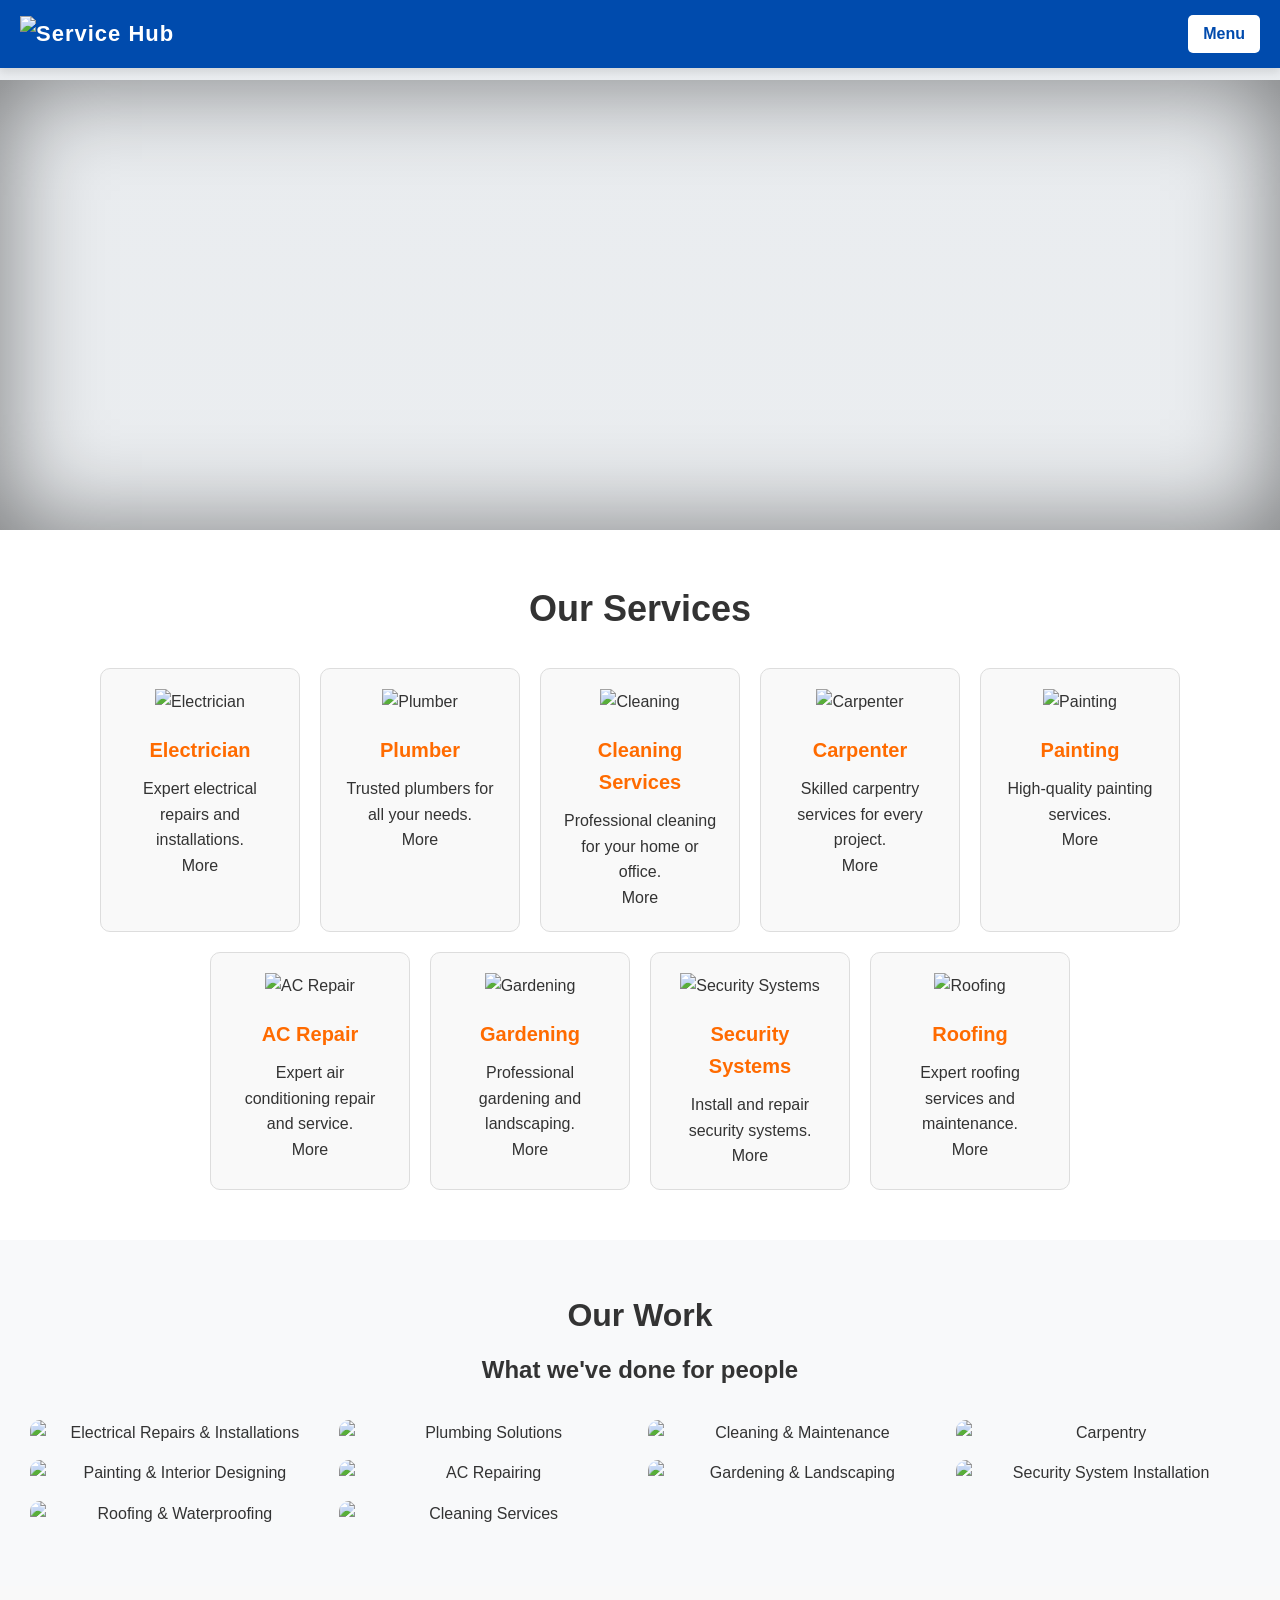
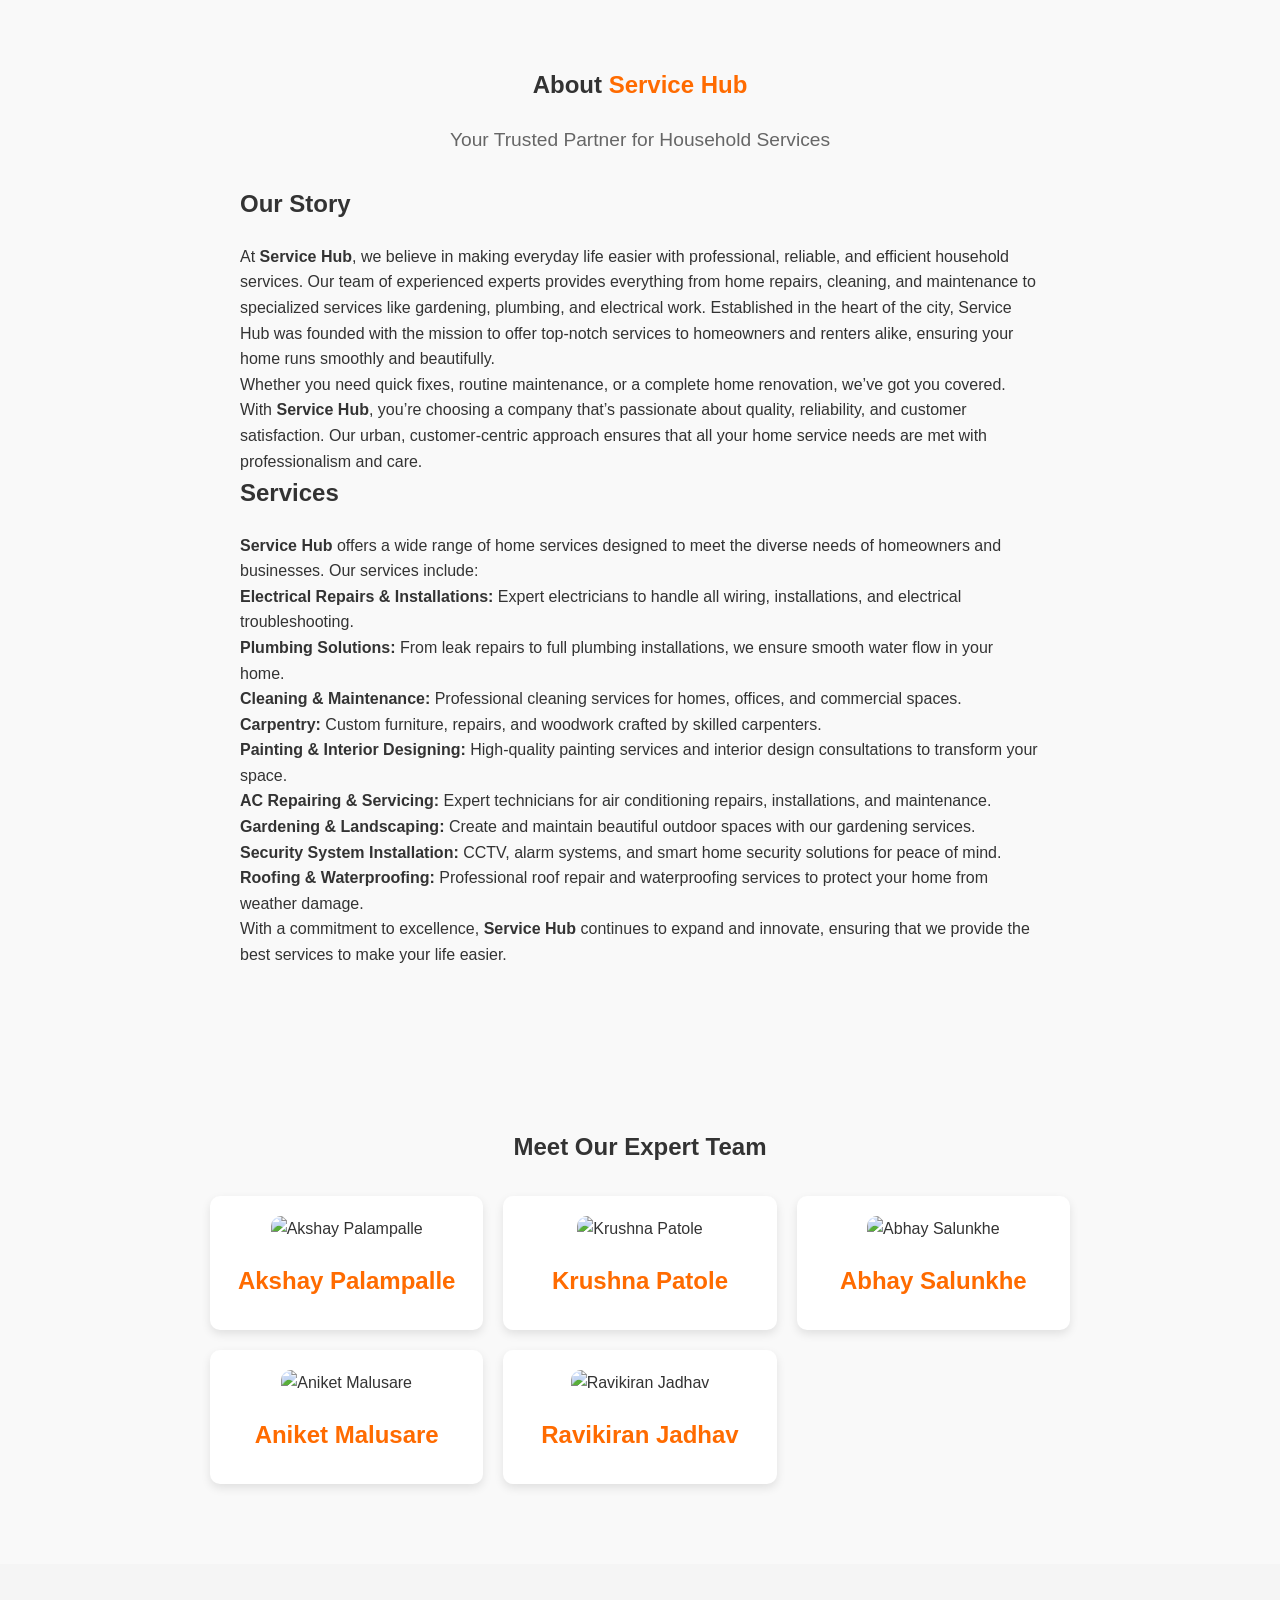
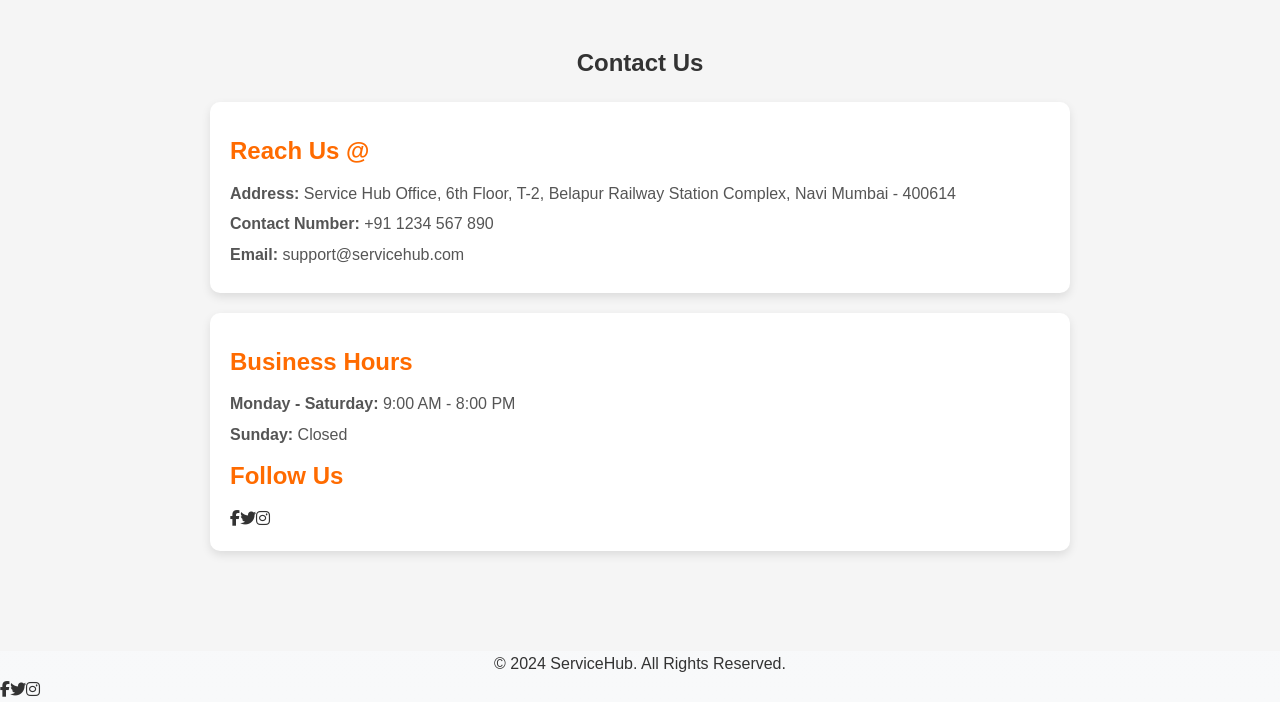
==== web.html @ 6be0525d "Add files via upload" ====
<!DOCTYPE html>
<html lang="en">
<head>
    <link href="https://cdnjs.cloudflare.com/ajax/libs/font-awesome/6.5.1/css/all.min.css" rel="stylesheet">

    <style>

        /* Header Navigation Drawer */
        * { margin: 0; padding: 0; box-sizing: border-box; font-family: 'Poppins', sans-serif; }
        body { background: #f4f4f4; text-align: center; padding-top: 80px; }

        nav {
            display: flex; justify-content: space-between; align-items: center;
            background: hsl(214, 100%, 34%); padding: 15px 20px; color: white;
            position: fixed; top: 0; width: 100%; z-index: 1000;
            box-shadow: 0 4px 8px rgba(0, 0, 0, 0.1);
        }

        .logo { font-size: 22px; font-weight: bold; letter-spacing: 1px; }

        .menu-btn {
            background: white; color: #004aad;
            border: none; padding: 10px 15px; font-size: 16px; cursor: pointer;
            border-radius: 5px; font-weight: bold;
            transition: all 0.3s ease;
        }

        .menu-btn:hover { background: #003080; color: white; }

        /* Dropdown Menu */
        .dropdown {
            position: absolute; right: 20px; top: 60px;
            background: white; width: 180px; border-radius: 10px;
            box-shadow: 0 8px 16px rgba(0, 0, 0, 0.1);
            display: none; flex-direction: column; text-align: left;
            overflow: hidden; transform-origin: top; transform: scaleY(0);
            transition: transform 0.3s ease-out;
        }

        .dropdown a {
            text-decoration: none; color: #004aad; padding: 12px 15px;
            display: block; font-size: 16px; transition: 0.3s ease;
        }

        .dropdown a:hover { background: #f0f0f0; padding-left: 20px; }

        /* Show dropdown with animation */
        .show {
            display: flex;
            transform: scaleY(1);
        }
        /* end of the Menue Navigation Drawer */

        /* Reset and General Styling */
        * {
            margin: 0;
            padding: 0;
            box-sizing: border-box;
            font-family: 'Arial', sans-serif;
        }

        body {
            background: linear-gradient(to bottom, #e9ecef, #f8f9fa);
            color: #333;
            font-size: 1rem;
            line-height: 1.6;
            overflow-x: hidden;
        }

        a {
            text-decoration: none;
            color: inherit;
            transition: color 0.3s ease;
        }

        a:hover {
            color: #d8dce0;
        }

        ul {
            list-style-type: none;
        }

        /* Header */
        header {
            background-color: #003366;
            color: white;
            padding: 20px 30px;
            position: sticky;
            top: 0;
            z-index: 1000;
            box-shadow: 0 4px 8px rgba(0, 0, 0, 0.1);
        }

        header .logo {
            font-size: 2rem;
            font-weight: bold;
            text-transform: uppercase;
            letter-spacing: 2px;
        }

        header nav ul {
            display: flex;
            gap: 25px;
            justify-content: flex-end;
        }

        header nav ul li a {
            padding: 10px 15px;
            text-transform: uppercase;
            letter-spacing: 1px;
            transition: background-color 0.3s ease, color 0.3s ease;
        }

        header nav ul li a:hover {
            background-color: rgba(255, 255, 255, 0.2);
            color: #ffcc00;
            border-radius: 4px;
        }

        /* Hero Section */
        .hero {
            background: url('images/herosectionimage3.webp') no-repeat center center/cover;
            height: 450px;
            display: flex;
            justify-content: center;
            align-items: center;
            flex-direction: column;
            text-align: center;
            color: white;
            padding: 0 20px;
            box-shadow: inset 0 0 100px rgba(0, 0, 0, 0.5);
        }

        .hero h1 {
            font-size: 4rem;
            text-shadow: 3px 3px 5px rgba(0, 0, 0, 0.5);
        }

        .hero p {
            font-size: 1.4rem;
            margin-top: 15px;
            max-width: 700px;
            text-shadow: 2px 2px 4px rgba(0, 0, 0, 0.5);
        }

        /* Services Section */
        .services {
            background-color: #fff;
            padding: 50px 20px;
            text-align: center;
        }

        .services h2 {
            font-size: 36px;
            margin-bottom: 30px;
        }

        .service-list {
            display: flex;
            flex-wrap: wrap;
            justify-content: center;
            gap: 20px;
        }

        .service {
            background-color: #f9f9f9;
            border: 1px solid #ddd;
            border-radius: 10px;
            padding: 20px;
            width: 200px;
            text-align: center;
            transition: transform 0.3s ease, box-shadow 0.3s ease;
        }

        .service img {
            width: 50px;
            height: 50px;
            margin-bottom: 10px;
        }

        .service h3 {
            font-size: 20px;
            margin-bottom: 10px;
        }

        .service p {
            font-size: 16px;
        }

        .service:hover {
            transform: translateY(-10px);
            box-shadow: 0 4px 12px rgba(0, 0, 0, 0.1);
        }

        /* CSS Styling for Our Work Section */
        .our-work {
            text-align: center;
            padding: 50px 20px;
            background-color: #f8f9fa;
        }
        
        .our-work h2 {
            font-size: 2rem;
            margin-bottom: 10px;
            color: #333;
        }
        
        .our-work p {
            font-size: 1.2rem;
            color: #555;
            margin-bottom: 30px;
        }
        
        .work-gallery {
            display: grid;
            grid-template-columns: repeat(auto-fit, minmax(250px, 1fr));
            gap: 15px;
            padding: 10px;
        }
        
        .work-gallery img {
            width: 100%;
            height: auto;
            border-radius: 10px;
            transition: transform 0.3s ease-in-out, box-shadow 0.3s ease-in-out;
        }
        
        .work-gallery img:hover {
            transform: scale(1.05);
            box-shadow: 0 4px 8px rgba(0, 0, 0, 0.2);
        }

        /* About us CSS Code */

        .about-section, .team-section {
            background-color: #f9f9f9;
            padding: 60px 20px;
            text-align: center;
        }
        
        .container {
            max-width: 1200px;
            margin: auto;
            padding: 20px;
        }
        
        h1, h2 {
            color: #333;
            margin-bottom: 20px;
        }
        
        .highlight {
            color: #ff6b00;
            font-weight: bold;
        }
        
        .tagline {
            font-size: 1.2rem;
            color: #666;
            margin-bottom: 30px;
        }
        
        .about-content {
            text-align: left;
            max-width: 800px;
            margin: auto;
        }
        
        .team-grid {
            display: grid;
            grid-template-columns: repeat(auto-fit, minmax(250px, 1fr));
            gap: 20px;
            margin-top: 30px;
        }
        
        .team-member {
            background: white;
            padding: 20px;
            border-radius: 10px;
            box-shadow: 0 4px 10px rgba(0, 0, 0, 0.1);
            text-align: center;
            transition: transform 0.3s ease-in-out, box-shadow 0.3s ease-in-out;
        }
        
        .team-member img {
            width: 100%;
            border-radius: 10px;
            margin-bottom: 10px;
        }
        
        .team-member:hover {
            transform: scale(1.05);
            box-shadow: 0 6px 12px rgba(0, 0, 0, 0.15);
        }
        
        h3 {
            font-size: 1.5rem;
            color: #444;
            margin: 10px 0;
        }

        /* Contact Section */
        .contact {
            background: #f5f5f5;
            padding: 60px 20px;
            text-align: center;
        }
        
        .container {
            max-width: 900px;
            margin: auto;
        }
        
        h2 {
            color: #333;
            margin-bottom: 20px;
        }
        
        .reach-us, .additional-contact {
            background: white;
            padding: 20px;
            border-radius: 10px;
            box-shadow: 0 4px 10px rgba(0, 0, 0, 0.1);
            margin-bottom: 20px;
            text-align: left;
        }
        
        .reach-us p, .additional-contact p {
            font-size: 1rem;
            color: #555;
            margin: 5px 0;
        }
        
        h3 {
            color: #ff6b00;
            margin-bottom: 10px;
        }
        
        .social-icons {
            display: flex;
            justify

        /* Footer */
        footer {
            background-color: #111;
            color: white;
            text-align: center;
            padding: 20px 0;
            font-size: 0.9rem;
        }

        footer p {
            margin: 0;
        }

        .social-icons a {
            color: white;
            margin: 0 10px;
            font-size: 1.5rem;
            transition: color 0.3s;
        }

        .social-icons a:hover {
            color: #ffcc00;
        }

        /* Responsive Styling */
        @media (max-width: 768px) {
            .services h2 {
                font-size: 2rem;
            }

            .hero h1 {
                font-size: 3rem;
            }

            .hero p {
                font-size: 1.1rem;
            }

            .contact form {
                width: 90%;
            }
        }
        /* Footer */
        footer {
            background-color: #111;
            color: white;
            text-align: center;
            padding: 20px 0;
            font-size: 0.9rem;
        }
        
        footer p {
            margin: 0;
        }
        
        .social-icons a {
            color: white;
            margin: 0 10px;
            font-size: 1.5rem;
            transition: color 0.3s;
        }
        
        .social-icons a:hover {
            color: #ffcc00;
        }
        

    </style>
</head>
<body>
    <!-- Header -->
    <nav>
        <div class="logo-container">
            <img src="images/servicehub.jpg" alt="Service Hub" class="logo">
        </div>

        <button class="menu-btn">Menu</button>
        <div class="dropdown">
            <a href="web.html">Home</a>
            <a href="#services">Services</a>
            <a href="aboutuspage.html">About</a>
            <a href="#contact">Contact</a>
            <a href="loginpages/login.html">Login</a>
        </div>
    </nav>

    <script>
        const menuBtn = document.querySelector(".menu-btn");
        const dropdown = document.querySelector(".dropdown");

        menuBtn.addEventListener("click", () => {
            dropdown.classList.toggle("show");
        });

        // Close menu when clicking outside
        document.addEventListener("click", (e) => {
            if (!menuBtn.contains(e.target) && !dropdown.contains(e.target)) {
                dropdown.classList.remove("show");
            }
        });
    </script>

    <!-- Hero Section -->
    <section class="hero">
        <div>
            <!-- 
            <h1>Welcome to ServiceHub</h1>
            <p>Your one-stop solution for all services</p>
            -->

        </div>
    </section>

    <!-- Services Section -->
    <section id="services" class="services">
        <h2>Our Services</h2>
        <div class="service-list">
            <div class="service">
                <img src="images/electricalservice.jpeg" alt="Electrician">
                <h3>Electrician</h3>
                <p>Expert electrical repairs and installations.</p>
                <a href="electricianpage.php" class="more-btn">More</a>
            </div>
            <div class="service">
                <img src="images/plumbingservices.jpeg" alt="Plumber">
                <h3>Plumber</h3>
                <p>Trusted plumbers for all your needs.</p>
                <a href="plumbingpage.php" class="more-btn">More</a>
            </div>
            <div class="service">
                <img src="images/cleaningservice.png" alt="Cleaning">
                <h3>Cleaning Services</h3>
                <p>Professional cleaning for your home or office.</p>
                <a href="cleaningservicespage.php" class="more-btn">More</a>
            </div>
            <div class="service">
                <img src="images/carpenterservice.jpeg" alt="Carpenter">
                <h3>Carpenter</h3>
                <p>Skilled carpentry services for every project.</p>
                <a href="carpenterpage.php" class="more-btn">More</a>
            </div>
            <div class="service">
                <img src="images/paintingservice.jpeg" alt="Painting">
                <h3>Painting</h3>
                <p>High-quality painting services.</p>
                <a href="paintingpage.php" class="more-btn">More</a>
            </div>
            <div class="service">
                <img src="images/acrepairing.png" alt="AC Repair">
                <h3>AC Repair</h3>
                <p>Expert air conditioning repair and service.</p>
                <a href="acrepairpage.php" class="more-btn">More</a>
            </div>
            <div class="service">
                <img src="images/gardening.png" alt="Gardening">
                <h3>Gardening</h3>
                <p>Professional gardening and landscaping.</p>
                <a href="gardeningpage.php" class="more-btn">More</a>
            </div>
            <div class="service">
                <img src="images/securitysystems.jpeg" alt="Security Systems">
                <h3>Security Systems</h3>
                <p>Install and repair security systems.</p>
                <a href="securitysystempage.php" class="more-btn">More</a>
            </div>
            <div class="service">
                <img src="images/roofing.jpeg" alt="Roofing">
                <h3>Roofing</h3>
                <p>Expert roofing services and maintenance.</p>
                <a href="roofingpage.php" class="more-btn">More</a>
            </div>
        </div>
    </section>
    
    <!-- Our Work Section -->
<section id="our-work" class="our-work">
    <h2>Our Work</h2>
    <h1>What we've done for people</h1>
    <div class="work-gallery">
        <img src="images/electricalrepairing.jpg" alt="Electrical Repairs & Installations">
        <img src="images/plumbingsolutions.jpg" alt="Plumbing Solutions">
        <img src="images/cleaningandmaintainance.jpg" alt="Cleaning & Maintenance">
        <img src="images/Carpentry.png" alt="Carpentry">
        <img src="images/Paintingimage.jpg" alt="Painting & Interior Designing">
        <img src="images/acrepairingimage.jpg" alt="AC Repairing">
        <img src="images/gardeningimage.jpg" alt="Gardening & Landscaping">
        <img src="images/securityinstallationimage.jpg" alt="Security System Installation">
        <img src="images/roofingimage.jpg" alt="Roofing & Waterproofing">
        <img src="images/cleaningimage2.jpg" alt="Cleaning Services">
    </div>
</section>

    <!-- About Us Section -->
<section class="about-section">
    <div class="container">
        <h1>About <span class="highlight">Service Hub</span></h1>
        <p class="tagline">Your Trusted Partner for Household Services</p>
        
        <div class="about-content">
            <div class="about-text">
                <h2>Our Story</h2>
                <p>At <strong>Service Hub</strong>, we believe in making everyday life easier with professional, reliable, and efficient household services. Our team of experienced experts provides everything from home repairs, cleaning, and maintenance to specialized services like gardening, plumbing, and electrical work. Established in the heart of the city, Service Hub was founded with the mission to offer top-notch services to homeowners and renters alike, ensuring your home runs smoothly and beautifully.</p>
                
                <p>Whether you need quick fixes, routine maintenance, or a complete home renovation, we’ve got you covered. With <strong>Service Hub</strong>, you’re choosing a company that’s passionate about quality, reliability, and customer satisfaction. Our urban, customer-centric approach ensures that all your home service needs are met with professionalism and care.</p>
                
                <h2>Services</h2>
                <p><strong>Service Hub</strong> offers a wide range of home services designed to meet the diverse needs of homeowners and businesses. Our services include:</p>
                <ul>
                    <li><strong>Electrical Repairs & Installations:</strong> Expert electricians to handle all wiring, installations, and electrical troubleshooting.</li>
                    <li><strong>Plumbing Solutions:</strong> From leak repairs to full plumbing installations, we ensure smooth water flow in your home.</li>
                    <li><strong>Cleaning & Maintenance:</strong> Professional cleaning services for homes, offices, and commercial spaces.</li>
                    <li><strong>Carpentry:</strong> Custom furniture, repairs, and woodwork crafted by skilled carpenters.</li>
                    <li><strong>Painting & Interior Designing:</strong> High-quality painting services and interior design consultations to transform your space.</li>
                    <li><strong>AC Repairing & Servicing:</strong> Expert technicians for air conditioning repairs, installations, and maintenance.</li>
                    <li><strong>Gardening & Landscaping:</strong> Create and maintain beautiful outdoor spaces with our gardening services.</li>
                    <li><strong>Security System Installation:</strong> CCTV, alarm systems, and smart home security solutions for peace of mind.</li>
                    <li><strong>Roofing & Waterproofing:</strong> Professional roof repair and waterproofing services to protect your home from weather damage.</li>
                </ul>
                <p>With a commitment to excellence, <strong>Service Hub</strong> continues to expand and innovate, ensuring that we provide the best services to make your life easier.</p>
            </div>
        </div>
    </div>
</section>

<!-- Team Section -->
<section class="team-section">
    <div class="container">
        <h2>Meet Our Expert Team</h2>
        <div class="team-grid">
            <div class="team-member">
                <img src="images/akshay - team member 1.jpg" alt="Akshay Palampalle">
                <h3>Akshay Palampalle</h3>
            </div>
            <div class="team-member">
                <img src="images/krushna - Team member 2.jpg" alt="Krushna Patole">
                <h3>Krushna Patole</h3>
            </div>
            <div class="team-member">
                <img src="images/abhay  - team member 3.jpg" alt="Abhay Salunkhe">
                <h3>Abhay Salunkhe</h3>
            </div>
            <div class="team-member">
                <img src="images/aniket - team member 4.jpg" alt="Aniket Malusare">
                <h3>Aniket Malusare</h3>
            </div>
            <div class="team-member">
                <img src="images/ravi - Team member 5.jpg" alt="Ravikiran Jadhav">
                <h3>Ravikiran Jadhav</h3>
            </div>
        </div>
    </div>
</section>


    <!-- Contact Section -->
<section class="contact" id="contact">
    <div class="container">
        <h2>Contact Us</h2>
        
        <!-- Reach Us Section -->
        <div class="reach-us">
            <h3>Reach Us @</h3>
            <p><strong>Address:</strong> Service Hub Office, 6th Floor, T-2, Belapur Railway Station Complex, Navi Mumbai - 400614</p>
            <p><strong>Contact Number:</strong> +91 1234 567 890</p>
            <p><strong>Email:</strong> support@servicehub.com</p>
        </div>
        
        <!-- Additional Contact Details -->
        <div class="additional-contact">
            <h3>Business Hours</h3>
            <p><strong>Monday - Saturday:</strong> 9:00 AM - 8:00 PM</p>
            <p><strong>Sunday:</strong> Closed</p>
            
            <h3>Follow Us</h3>
            <div class="social-icons">
                <a href="#"><i class="fab fa-facebook-f"></i></a>
                <a href="#"><i class="fab fa-twitter"></i></a>
                <a href="#"><i class="fab fa-instagram"></i></a>
            </div>
        </div>
    </div>
</section>

    <!-- Footer -->
    <footer>
        <p>&copy; 2024 ServiceHub. All Rights Reserved.</p>
        
        <div class="social-icons">
            <a href="#"><i class="fab fa-facebook-f"></i></a>
            <a href="#"><i class="fab fa-twitter"></i></a>
            <a href="#"><i class="fab fa-instagram"></i></a>
        </div>
    </footer>

</body>
</html>
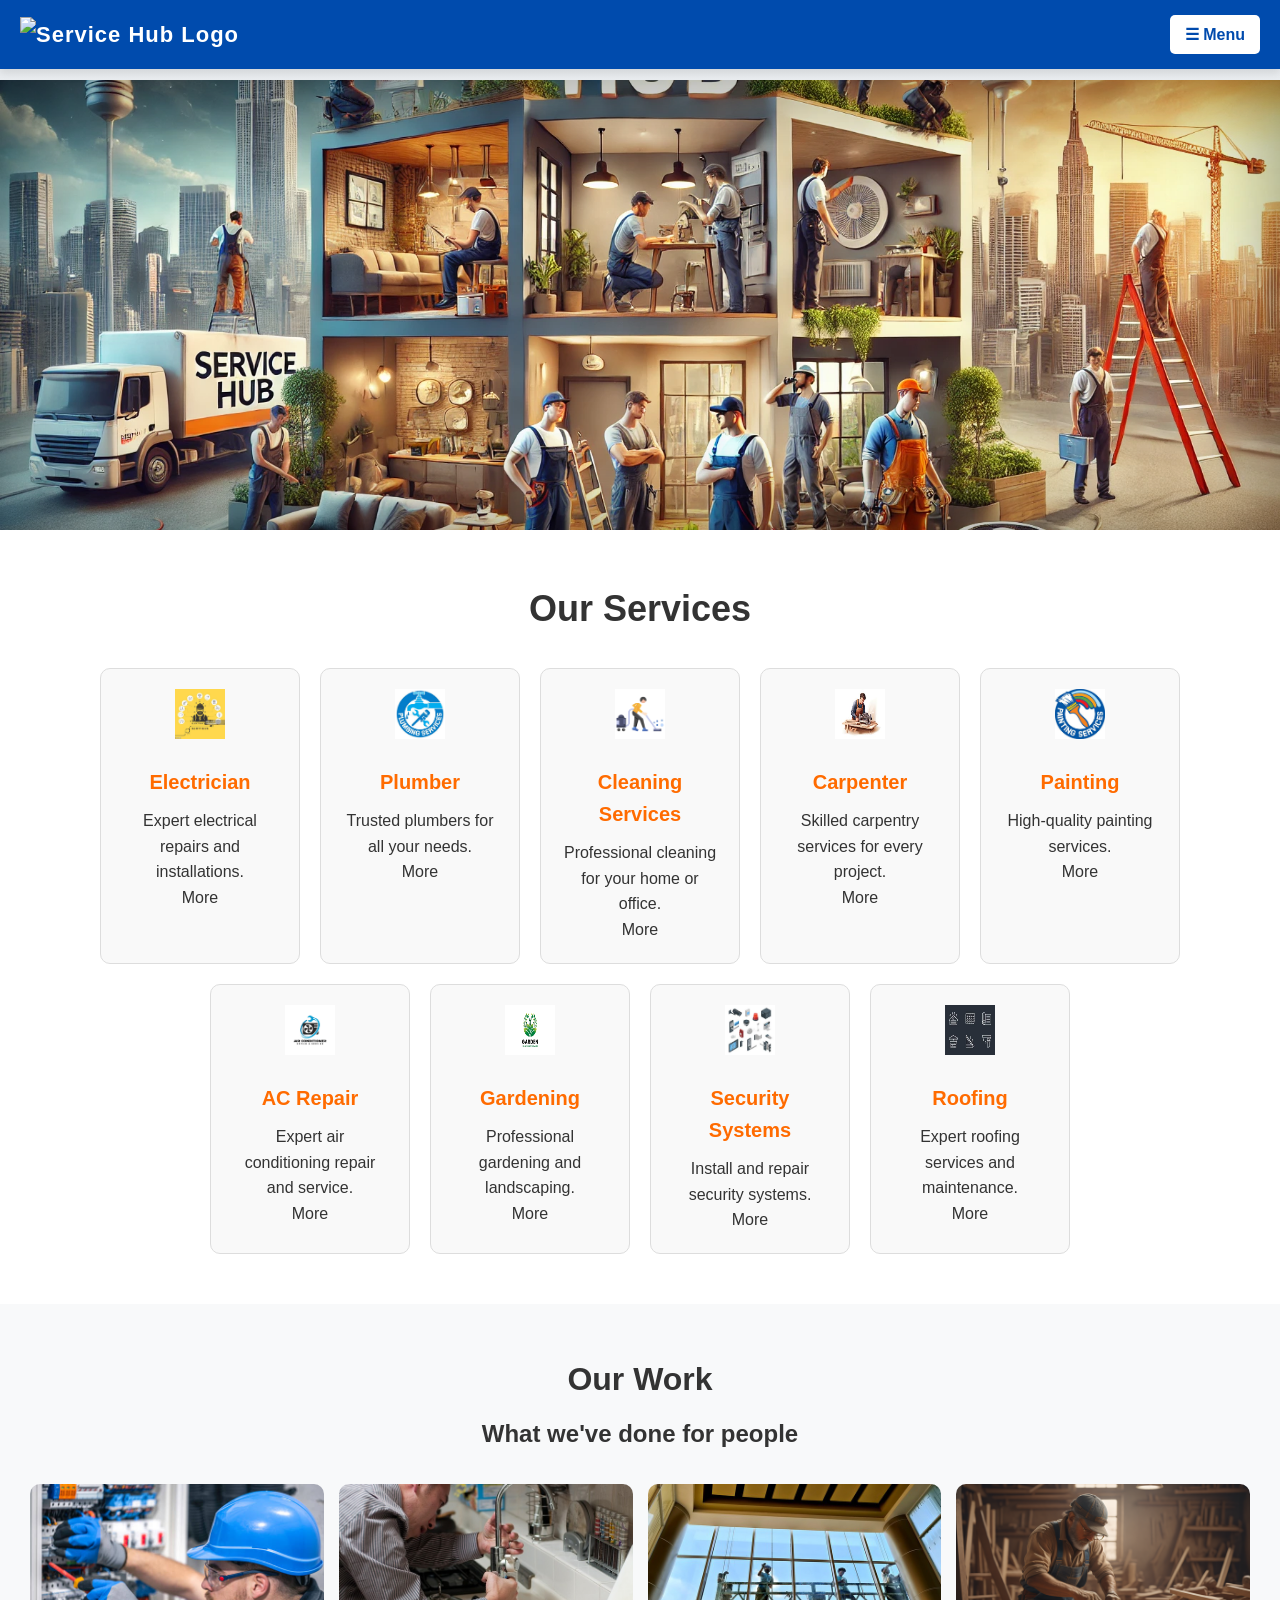
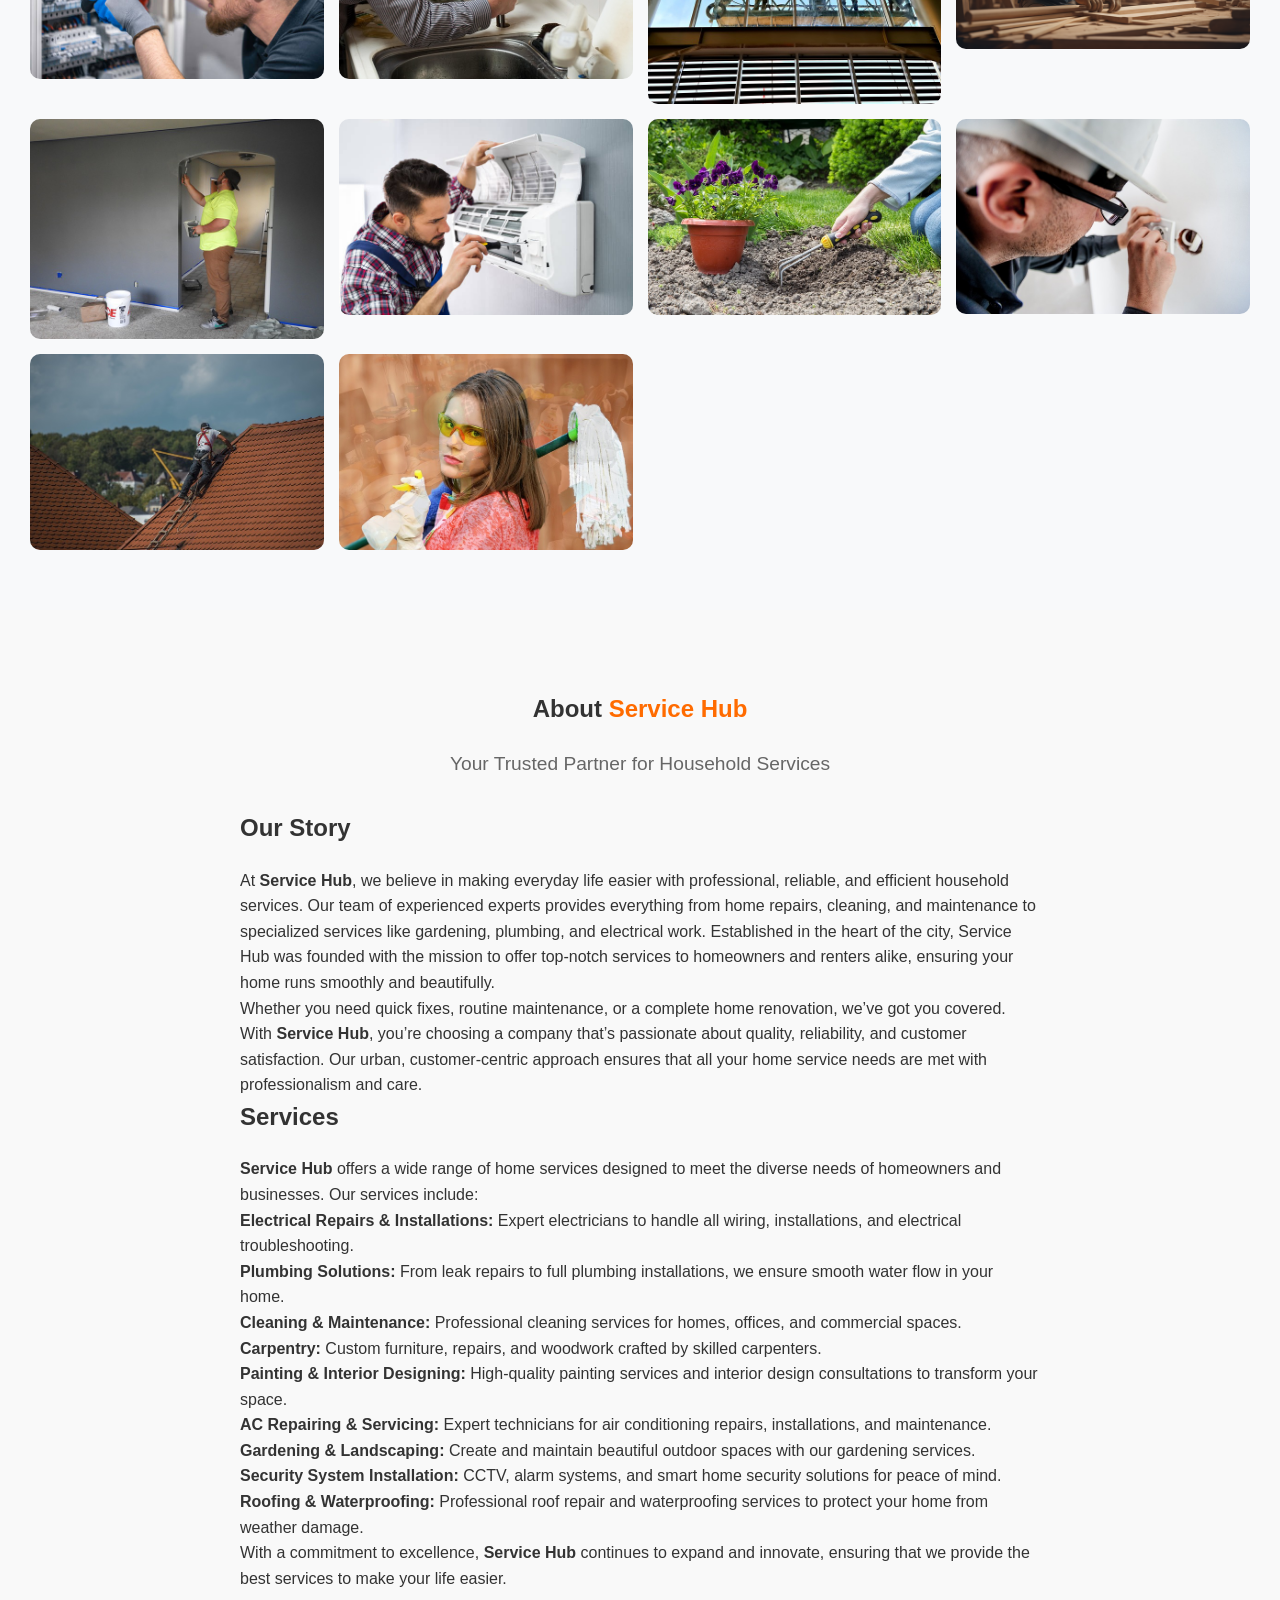
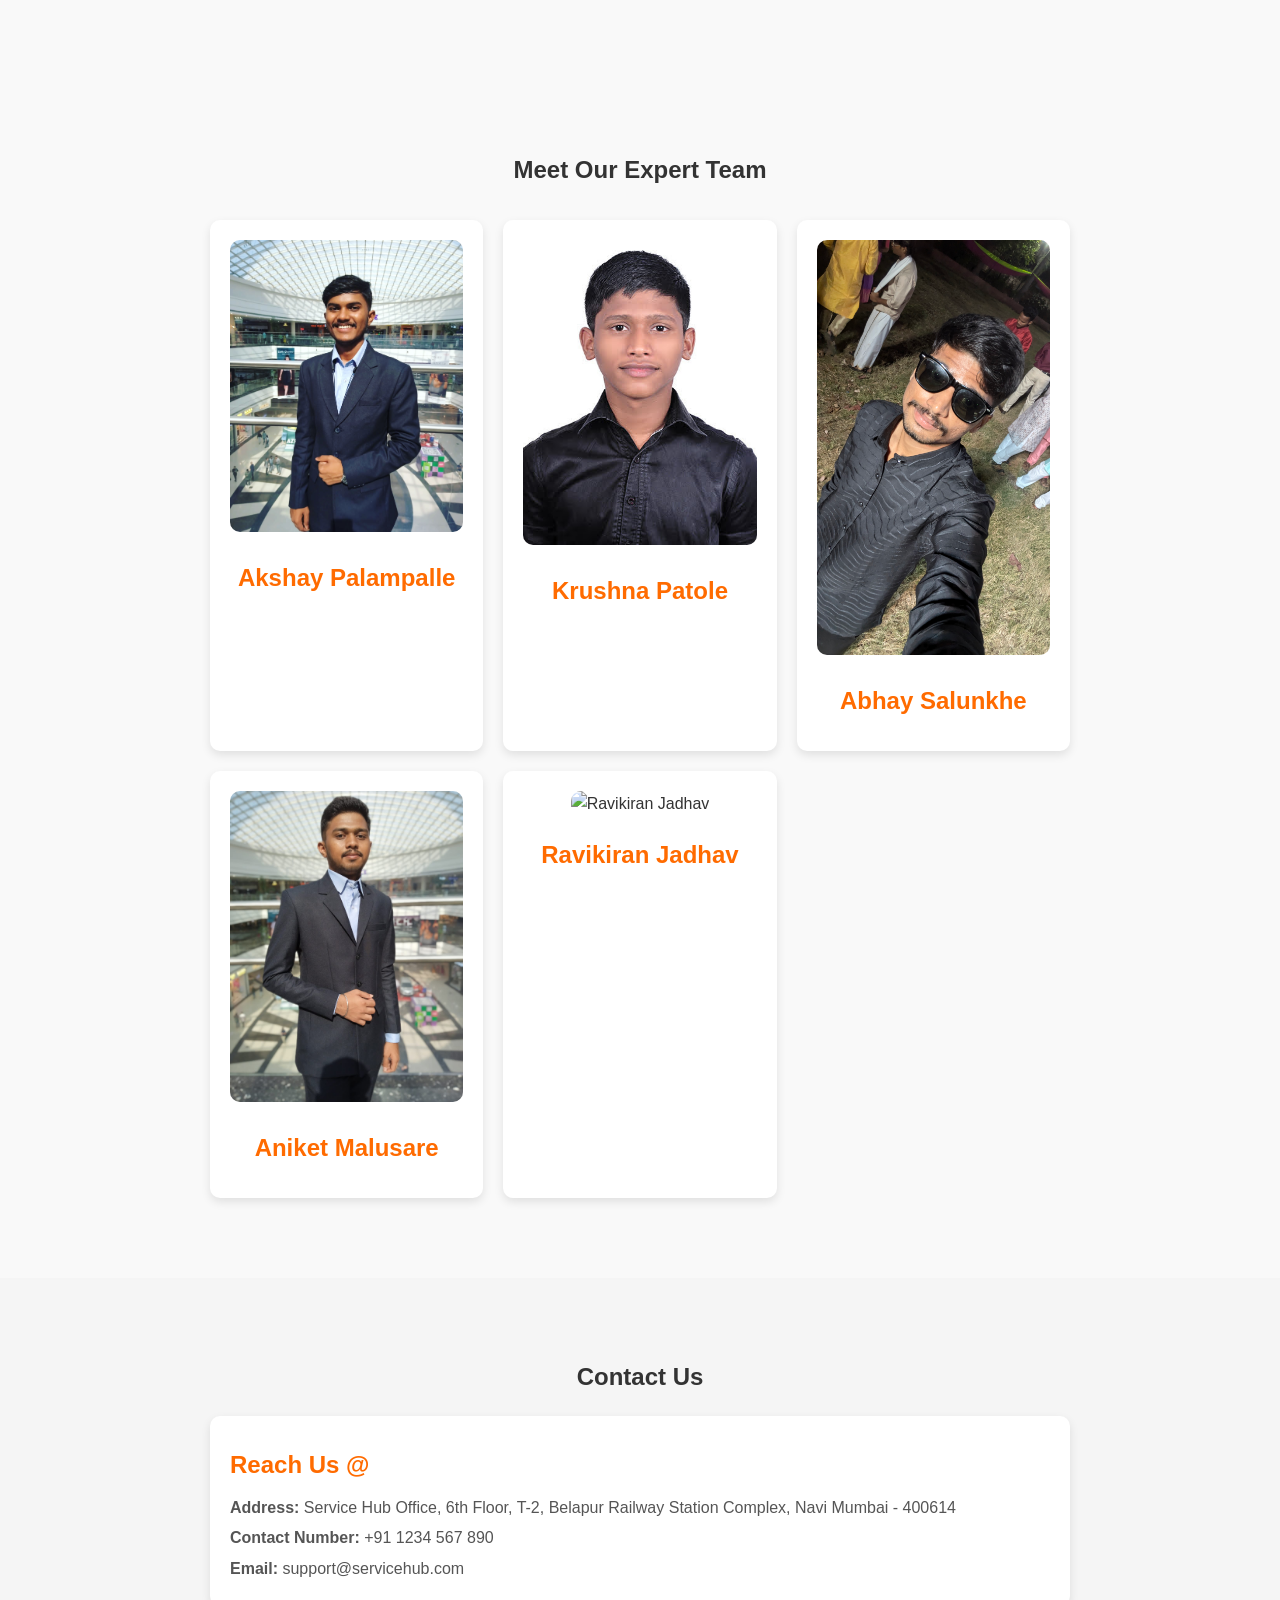
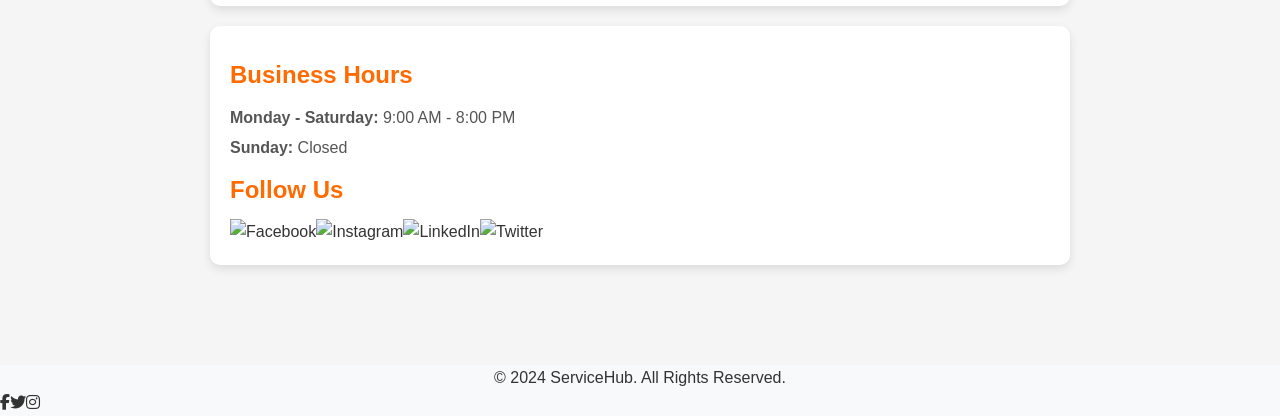
==== commit ee75f8de: "Frist Commit" ====
--- a/web.html
+++ b/web.html
@@ -416,16 +416,16 @@
     <!-- Header -->
     <nav>
         <div class="logo-container">
-            <img src="images/servicehub.jpg" alt="Service Hub" class="logo">
-        </div>
-
-        <button class="menu-btn">Menu</button>
+            <img src="images/servicehub.jpg" alt="Service Hub Logo" class="logo">
+        </div>
+
+        <button class="menu-btn">☰ Menu</button>
         <div class="dropdown">
-            <a href="web.html">Home</a>
-            <a href="#services">Services</a>
-            <a href="aboutuspage.html">About</a>
-            <a href="#contact">Contact</a>
-            <a href="loginpages/login.html">Login</a>
+            <a href="web.html">🏠 Home</a>
+            <a href="#services">🛠 Services</a>
+            <a href="aboutuspage.html">📖 About</a>
+            <a href="#contact">📞 Contact</a>
+            <a href="loginpages/login.html">🔑 Login</a>
         </div>
     </nav>
 
@@ -618,9 +618,10 @@
             
             <h3>Follow Us</h3>
             <div class="social-icons">
-                <a href="#"><i class="fab fa-facebook-f"></i></a>
-                <a href="#"><i class="fab fa-twitter"></i></a>
-                <a href="#"><i class="fab fa-instagram"></i></a>
+                <a href="#"><img src="images/facebook-icon.png" alt="Facebook"></a>
+                <a href="#"><img src="images/instagram-icon.png" alt="Instagram"></a>
+                <a href="#"><img src="images/linkedin-icon.png" alt="LinkedIn"></a>
+                <a href="#"><img src="images/twitter-icon.png" alt="Twitter"></a>
             </div>
         </div>
     </div>
@@ -629,7 +630,6 @@
     <!-- Footer -->
     <footer>
         <p>&copy; 2024 ServiceHub. All Rights Reserved.</p>
-        
         <div class="social-icons">
             <a href="#"><i class="fab fa-facebook-f"></i></a>
             <a href="#"><i class="fab fa-twitter"></i></a>
